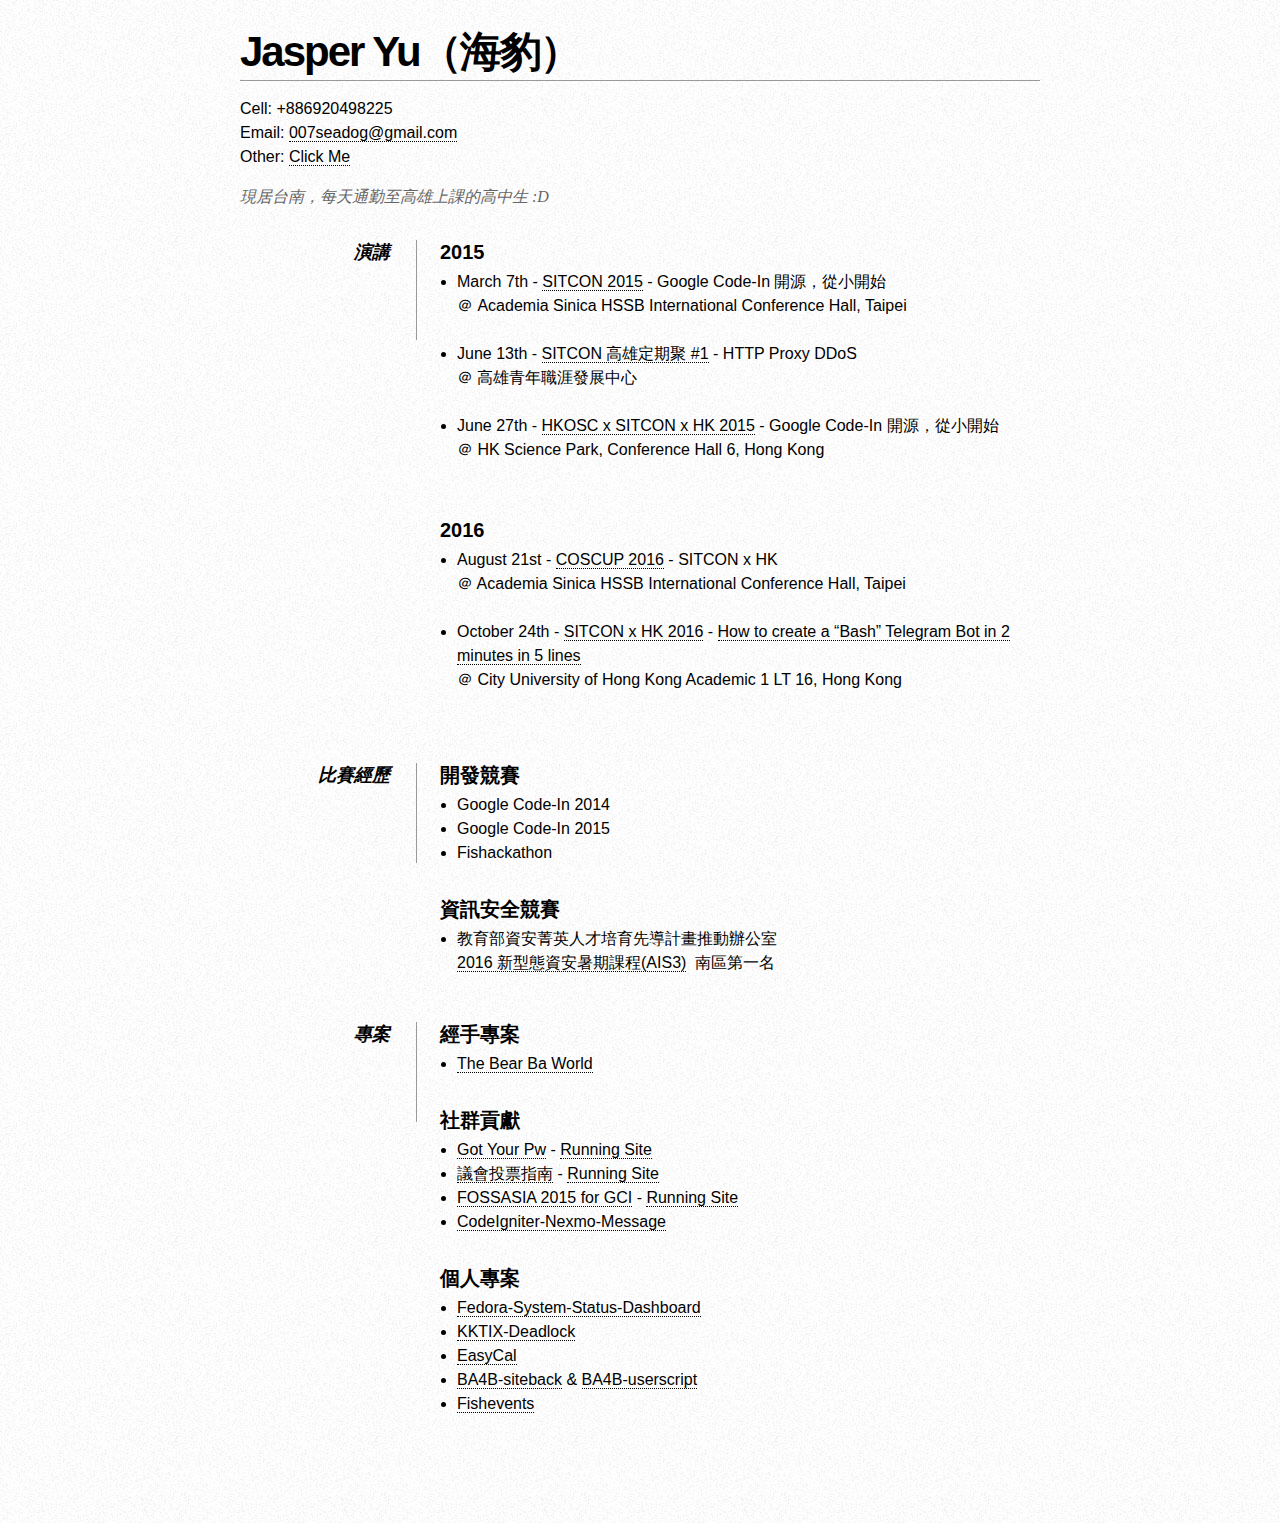
==== CV/index.html @ aa13d765 "Added one more presentation" ====
<!DOCTYPE html PUBLIC "-//W3C//DTD XHTML 1.0 Strict//EN"
"http://www.w3.org/TR/xhtml1/DTD/xhtml1-strict.dtd">

<html xmlns="http://www.w3.org/1999/xhtml" xml:lang="en" lang="en">

<head>
     <meta http-equiv="Content-Type" content="text/html; charset=utf-8"/>

     <title>Resume - Jasper Yu</title>

     <style type="text/css">
        * { margin: 0; padding: 0; }
        body { font: 16px Helvetica, Sans-Serif; line-height: 24px; background: url(images/noise.jpg); }
        .clear { clear: both; }
        #page-wrap { width: 800px; margin: 40px auto 60px; }
        #pic { float: right; margin: -30px 0 0 0; }
        h1 { margin: 0 0 16px 0; padding: 0 0 16px 0; font-size: 42px; font-weight: bold; letter-spacing: -2px; border-bottom: 1px solid #999; }
        h2 { font-size: 20px; margin: 0 0 6px 0; position: relative; }
        h2 span { position: absolute; bottom: 0; right: 0; font-style: italic; font-family: Georgia, Serif; font-size: 16px; color: #999; font-weight: normal; }
        p { margin: 0 0 16px 0; }
        a { color: #000; text-decoration: none; border-bottom: 1px dotted #000; }
        a:hover { border-bottom-style: solid; color: black; }
        ul { margin: 0 0 32px 17px; }
        #objective { width: 500px; float: left; }
        #objective p { font-family: Georgia, Serif; font-style: italic; color: #666; }
        dt { font-style: italic; font-weight: bold; font-size: 18px; text-align: right; padding: 0 26px 0 0; width: 150px; float: left; height: 100px; border-right: 1px solid #999;  }
        dd { width: 600px; float: right; }
        dd.clear { float: none; margin: 0; height: 15px; }
     </style>
	 <script>
	  (function(i,s,o,g,r,a,m){i['GoogleAnalyticsObject']=r;i[r]=i[r]||function(){
	  (i[r].q=i[r].q||[]).push(arguments)},i[r].l=1*new Date();a=s.createElement(o),
	  m=s.getElementsByTagName(o)[0];a.async=1;a.src=g;m.parentNode.insertBefore(a,m)
	  })(window,document,'script','https://www.google-analytics.com/analytics.js','ga');

	  ga('create', 'UA-61679085-3', 'auto');
	  ga('send', 'pageview');

	</script>
</head>

<body>

    <div id="page-wrap">

        <!--<img src="images/image.png" alt="Photo of Cthulu" id="pic" />-->

        <div id="contact-info" class="vcard">

            <!-- Microformats! -->

            <h1 class="fn">Jasper Yu（海豹）</h1>

            <p>
                Cell: <span class="tel">+886920498225</span><br />
                Email: <a class="email" href="mailto:007seadog@gmail.com">007seadog@gmail.com</a><br />
                Other: <a href="../">Click Me</a>
            </p>
        </div>

        <div id="objective">
            <p>
                現居台南，每天通勤至高雄上課的高中生 :D<br />
            </p>
        </div>

        <div class="clear"></div>

        <dl>
            <dd class="clear"></dd>

            <dt>演講</dt>
            <dd>
                <h2>2015</h2>
                <ul>
                    <li>March 7th - <a href="http://sitcon.org/2015">SITCON 2015</a> - Google Code-In 開源，從小開始<br />
                        ＠ Academia Sinica HSSB International Conference Hall, Taipei</li><br />
                    <li>June 13th - <a href="http://sitcon.kktix.cc/events/sitcon-kao-meetup-1">SITCON 高雄定期聚 #1</a> - HTTP Proxy DDoS<br />
                        ＠ 高雄青年職涯發展中心</li><br />
                    <li>June 27th - <a href="http://2015.opensource.hk">HKOSC x SITCON x HK 2015</a> - Google Code-In 開源，從小開始<br />
                        ＠ HK Science Park, Conference Hall 6, Hong Kong</li><br />
                </ul>
                <h2>2016</h2>
                <ul>
                    <li>August 21st - <a href="http://coscup.org/2016/">COSCUP 2016</a> - SITCON x HK<br />
                        ＠ Academia Sinica HSSB International Conference Hall, Taipei</li><br />
                    <li>October 24th - <a href="http://hk.sitcon.org/2016/">SITCON x HK 2016</a> - <a href="https://docs.google.com/presentation/d/16RBeJV9B4I5Vs3qbuWq96mSetWW2N1m7X36UiKfZsko">How to create a “Bash” Telegram Bot in 2 minutes in 5 lines</a><br />
                        ＠ City University of Hong Kong Academic 1 LT 16, Hong Kong</li><br />
                </ul>
            </dd>

            <dd class="clear"></dd>

            <dt>比賽經歷</dt>
            <dd>
                <h2>開發競賽</h2>
                <ul>
                    <li>Google Code-In 2014</li>
                    <li>Google Code-In 2015</li>
                    <li>Fishackathon</li>
                </ul>

                <h2>資訊安全競賽</h2>
                <ul>
                    <li>教育部資安菁英人才培育先導計畫推動辦公室<br /><a href="https://ais3.org/">2016 新型態資安暑期課程(AIS3)</a>  南區第一名</li>
                </ul>
            </dd>

            <dd class="clear"></dd>

            <dt>專案</dt>
            <dd>
                <h2>經手專案</h2>
                <ul>
                    <li><a href="https://github.com/seadog007/The-Bear-Ba-World">The Bear Ba World</a></li>
                </ul>

                <h2>社群貢獻</h2>
                <ul>
                    <li><a href="https://github.com/s3131212/gotyour.pw/">Got Your Pw</a> - <a href="https://gotyour.pw">Running Site</a></li>
                    <li><a href="https://github.com/g0v/councilor-voter-guide">議會投票指南</a> - <a href="https://councils.g0v.tw">Running Site</a></li>
                    <li><a href="https://github.com/fossasia/gci15.fossasia.org">FOSSASIA 2015 for GCI</a> - <a href="http://gci15.fossasia.org">Running Site</a></li>
                    <li><a href="https://github.com/appleboy/CodeIgniter-Nexmo-Message">CodeIgniter-Nexmo-Message</a></li>
                </ul>

                <h2>個人專案</h2>
                <ul>
                    <li><a href="https://github.com/seadog007/Fedora-System-Status-Dashboard">Fedora-System-Status-Dashboard</a></li>
                    <li><a href="https://github.com/seadog007/kktix-deadlock">KKTIX-Deadlock</a></li>
                    <li><a href="https://github.com/seadog007/EasyCal">EasyCal</a></li>
                    <li><a href="https://github.com/seadog007/ba4b-siteback">BA4B-siteback</a> & <a href="https://github.com/seadog007/ba4b-userscript">BA4B-userscript</a></li>
                    <li><a href="https://github.com/DigitalFishTW">Fishevents</a></li>
                </ul>
            </dd>

            <dd class="clear"></dd>
        </dl>

        <div class="clear"></div>

    </div>

</body>

</html>
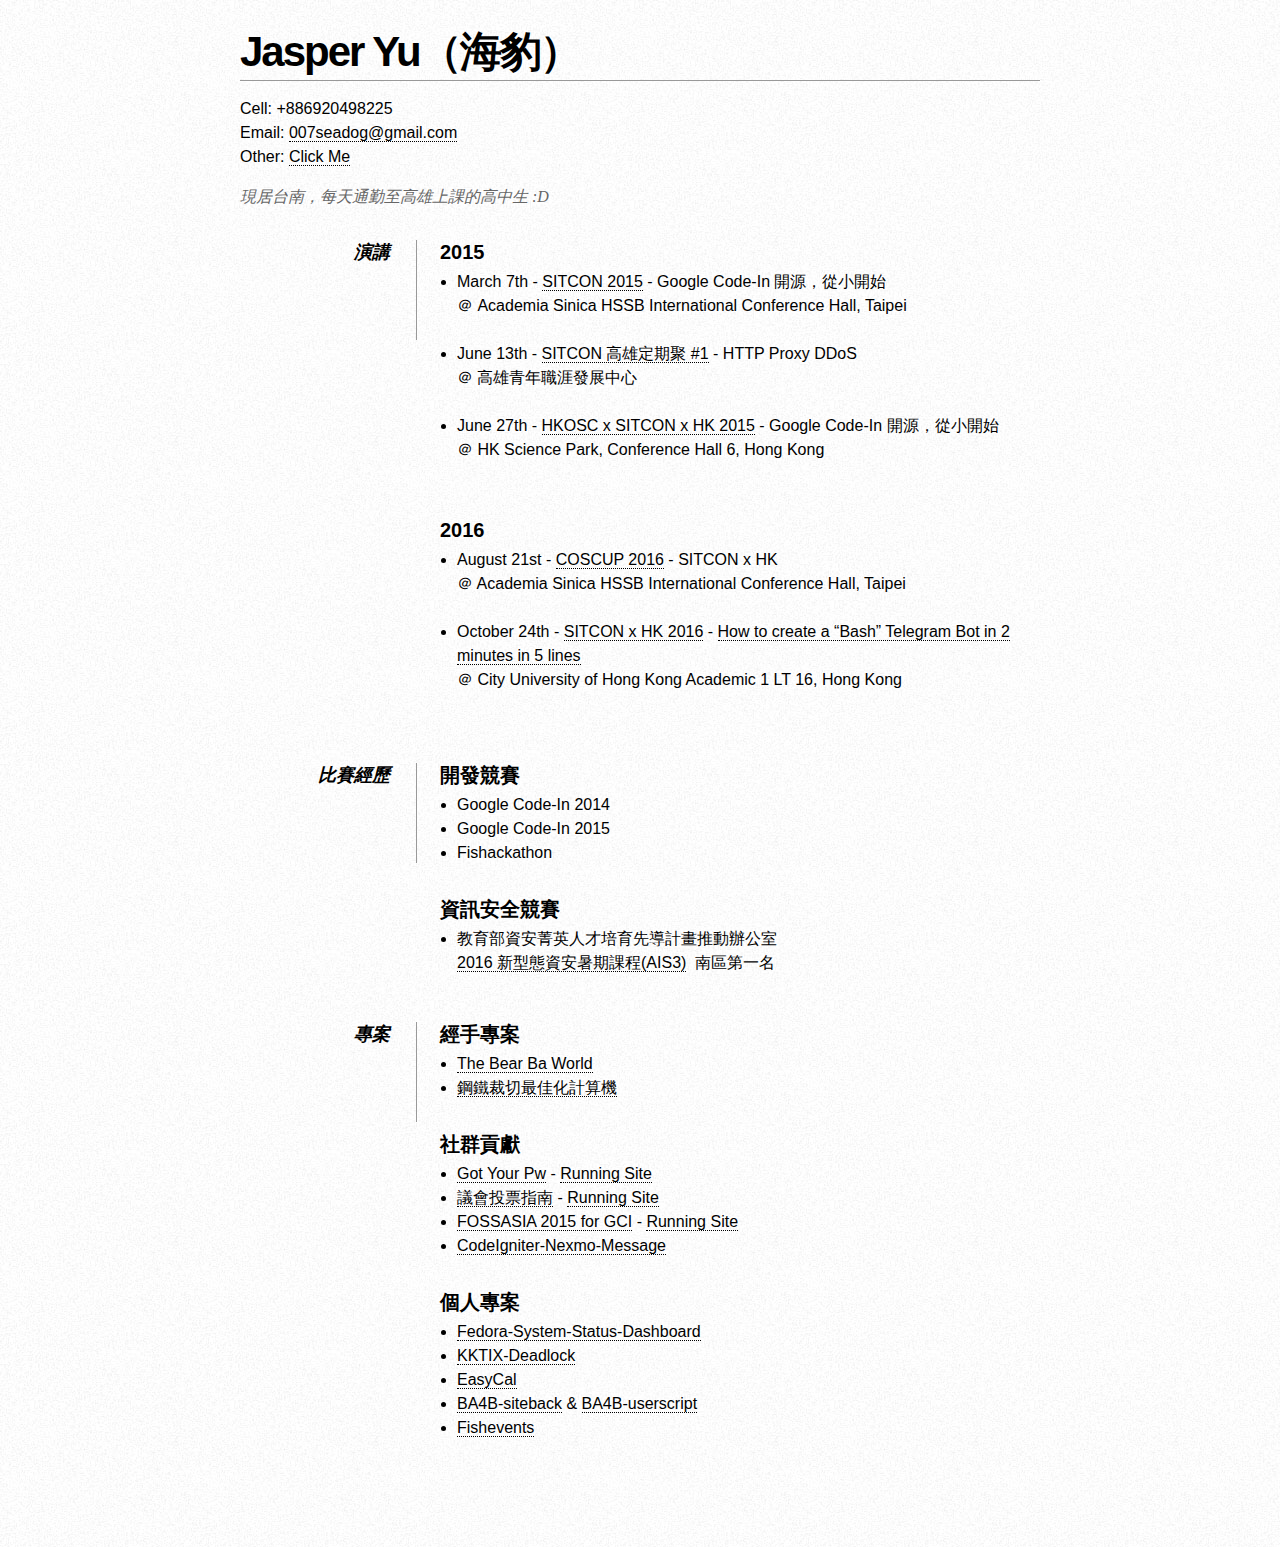
==== commit f720d377: "Added a case" ====
--- a/CV/index.html
+++ b/CV/index.html
@@ -113,6 +113,7 @@
                 <h2>經手專案</h2>
                 <ul>
                     <li><a href="https://github.com/seadog007/The-Bear-Ba-World">The Bear Ba World</a></li>
+                    <li><a href="https://github.com/seadog007/Steel-Profit-Maximizing">鋼鐵裁切最佳化計算機</a></li>
                 </ul>
 
                 <h2>社群貢獻</h2>
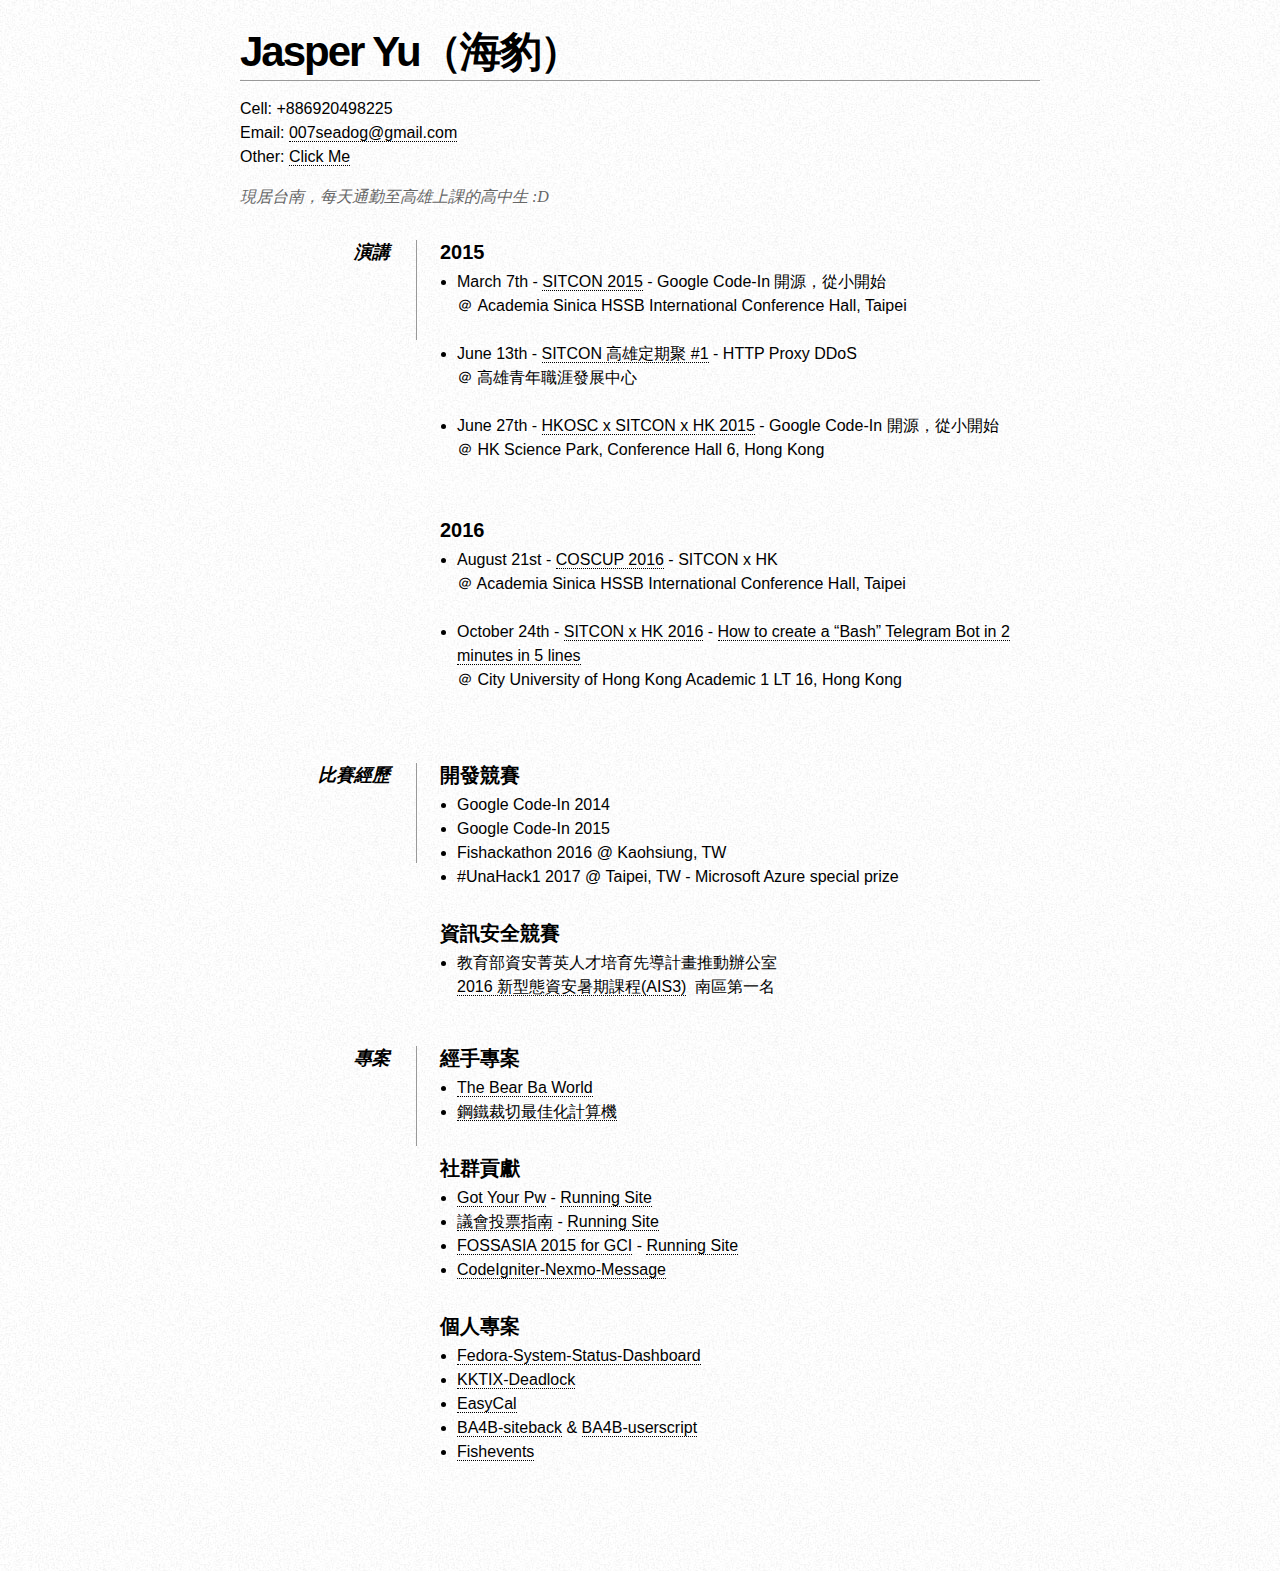
==== commit 61ea247c: "Added #UnaHack1 and the location of Fishackathon" ====
--- a/CV/index.html
+++ b/CV/index.html
@@ -97,7 +97,8 @@
                 <ul>
                     <li>Google Code-In 2014</li>
                     <li>Google Code-In 2015</li>
-                    <li>Fishackathon</li>
+                    <li>Fishackathon 2016 @ Kaohsiung, TW</li>
+                    <li>#UnaHack1 2017 @ Taipei, TW - Microsoft Azure special prize</li>
                 </ul>
 
                 <h2>資訊安全競賽</h2>
@@ -118,7 +119,7 @@
 
                 <h2>社群貢獻</h2>
                 <ul>
-                    <li><a href="https://github.com/s3131212/gotyour.pw/">Got Your Pw</a> - <a href="https://gotyour.pw">Running Site</a></li>
+                    <li><a href="https://github.com/s3131212/gotyour.pw">Got Your Pw</a> - <a href="https://gotyour.pw">Running Site</a></li>
                     <li><a href="https://github.com/g0v/councilor-voter-guide">議會投票指南</a> - <a href="https://councils.g0v.tw">Running Site</a></li>
                     <li><a href="https://github.com/fossasia/gci15.fossasia.org">FOSSASIA 2015 for GCI</a> - <a href="http://gci15.fossasia.org">Running Site</a></li>
                     <li><a href="https://github.com/appleboy/CodeIgniter-Nexmo-Message">CodeIgniter-Nexmo-Message</a></li>
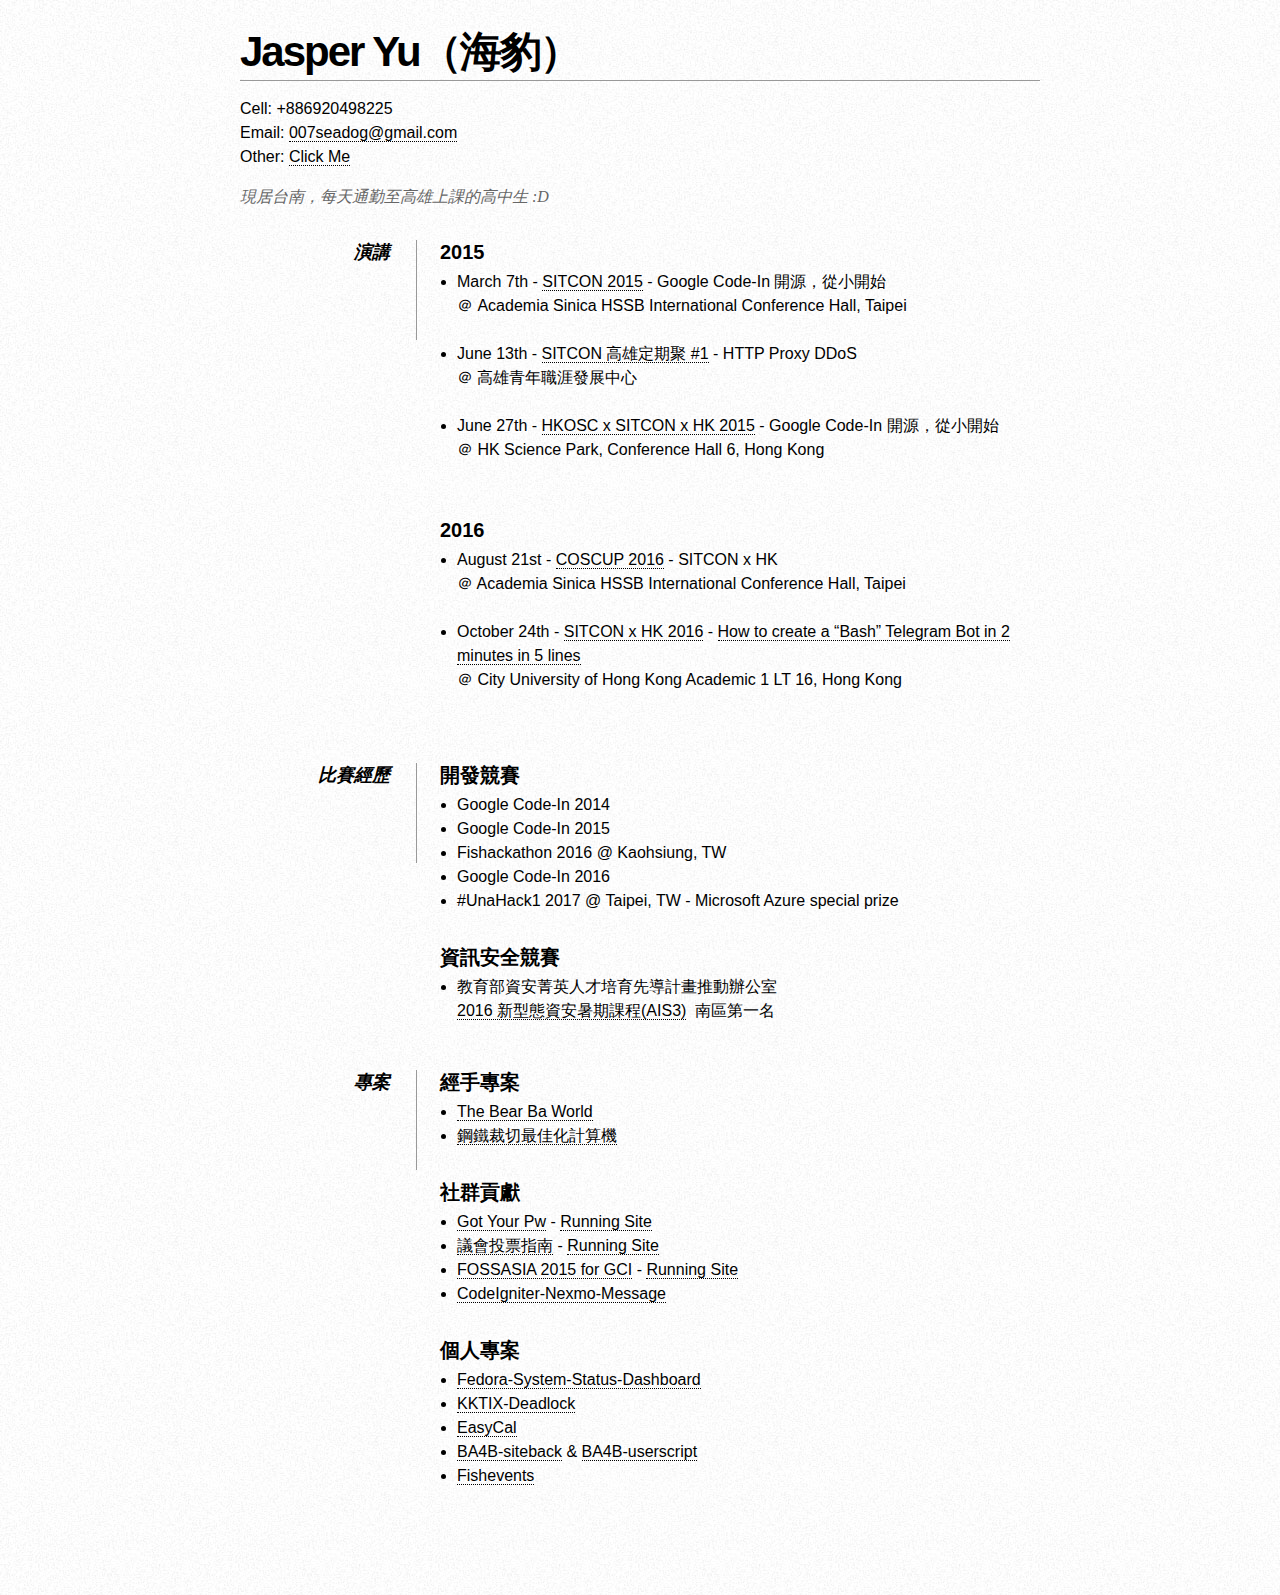
==== commit f143fde2: "Added GCI 2016" ====
--- a/CV/index.html
+++ b/CV/index.html
@@ -98,6 +98,7 @@
                     <li>Google Code-In 2014</li>
                     <li>Google Code-In 2015</li>
                     <li>Fishackathon 2016 @ Kaohsiung, TW</li>
+                    <li>Google Code-In 2016</li>
                     <li>#UnaHack1 2017 @ Taipei, TW - Microsoft Azure special prize</li>
                 </ul>
 
@@ -141,7 +142,7 @@
         <div class="clear"></div>
 
     </div>
-
+        
 </body>
 
 </html>
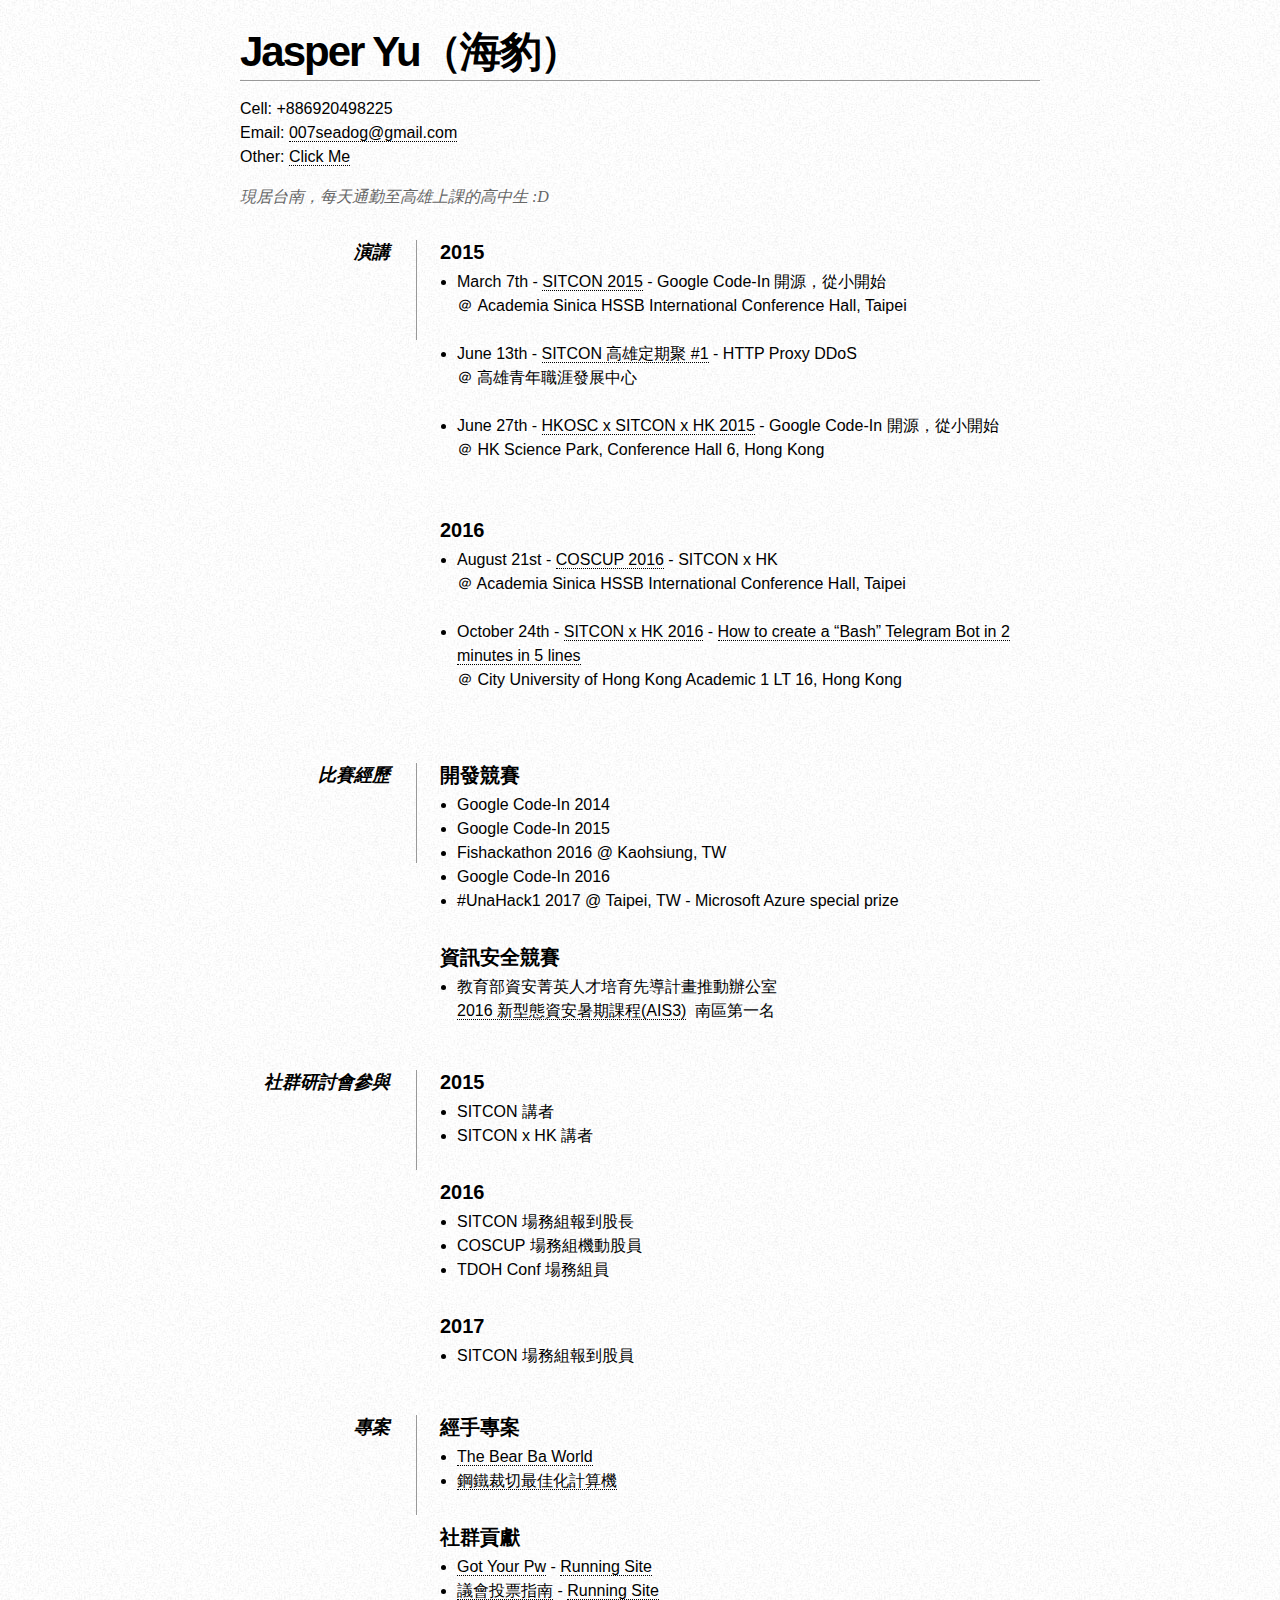
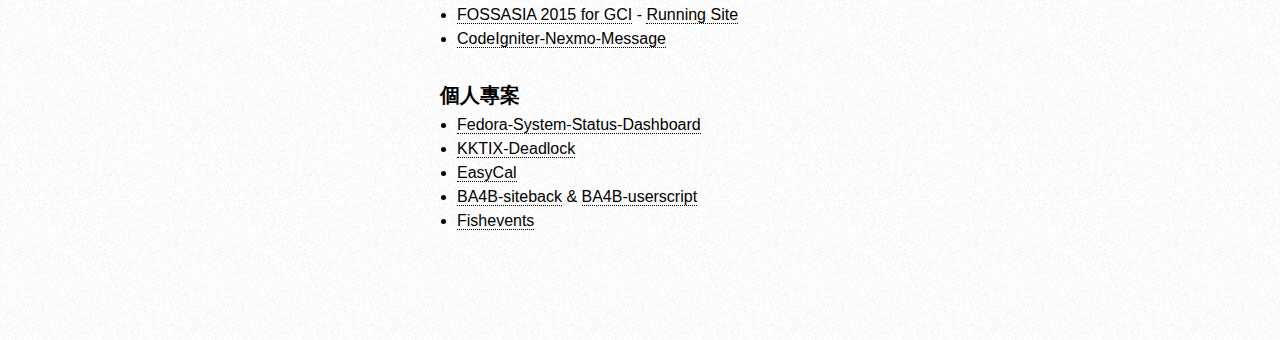
==== commit bc5e5283: "Added Conf section" ====
--- a/CV/index.html
+++ b/CV/index.html
@@ -42,15 +42,8 @@
 <body>
 
     <div id="page-wrap">
-
-        <!--<img src="images/image.png" alt="Photo of Cthulu" id="pic" />-->
-
         <div id="contact-info" class="vcard">
-
-            <!-- Microformats! -->
-
             <h1 class="fn">Jasper Yu（海豹）</h1>
-
             <p>
                 Cell: <span class="tel">+886920498225</span><br />
                 Email: <a class="email" href="mailto:007seadog@gmail.com">007seadog@gmail.com</a><br />
@@ -63,7 +56,6 @@
                 現居台南，每天通勤至高雄上課的高中生 :D<br />
             </p>
         </div>
-
         <div class="clear"></div>
 
         <dl>
@@ -88,7 +80,6 @@
                         ＠ City University of Hong Kong Academic 1 LT 16, Hong Kong</li><br />
                 </ul>
             </dd>
-
             <dd class="clear"></dd>
 
             <dt>比賽經歷</dt>
@@ -107,7 +98,28 @@
                     <li>教育部資安菁英人才培育先導計畫推動辦公室<br /><a href="https://ais3.org/">2016 新型態資安暑期課程(AIS3)</a>  南區第一名</li>
                 </ul>
             </dd>
+            <dd class="clear"></dd>
 
+            <dt>社群研討會參與</dt>
+            <dd>
+                <h2>2015</h2>
+                <ul>
+                    <li>SITCON 講者</li>
+                    <li>SITCON x HK 講者</li>
+                </ul>
+
+                <h2>2016</h2>
+                <ul>
+                    <li>SITCON 場務組報到股長</li>
+                    <li>COSCUP 場務組機動股員</li>
+                    <li>TDOH Conf 場務組員</li>
+                </ul>
+
+                <h2>2017</h2>
+                <ul>
+                    <li>SITCON 場務組報到股員</li>
+                </ul>
+            </dd>
             <dd class="clear"></dd>
 
             <dt>專案</dt>
@@ -135,10 +147,8 @@
                     <li><a href="https://github.com/DigitalFishTW">Fishevents</a></li>
                 </ul>
             </dd>
-
             <dd class="clear"></dd>
         </dl>
-
         <div class="clear"></div>
 
     </div>
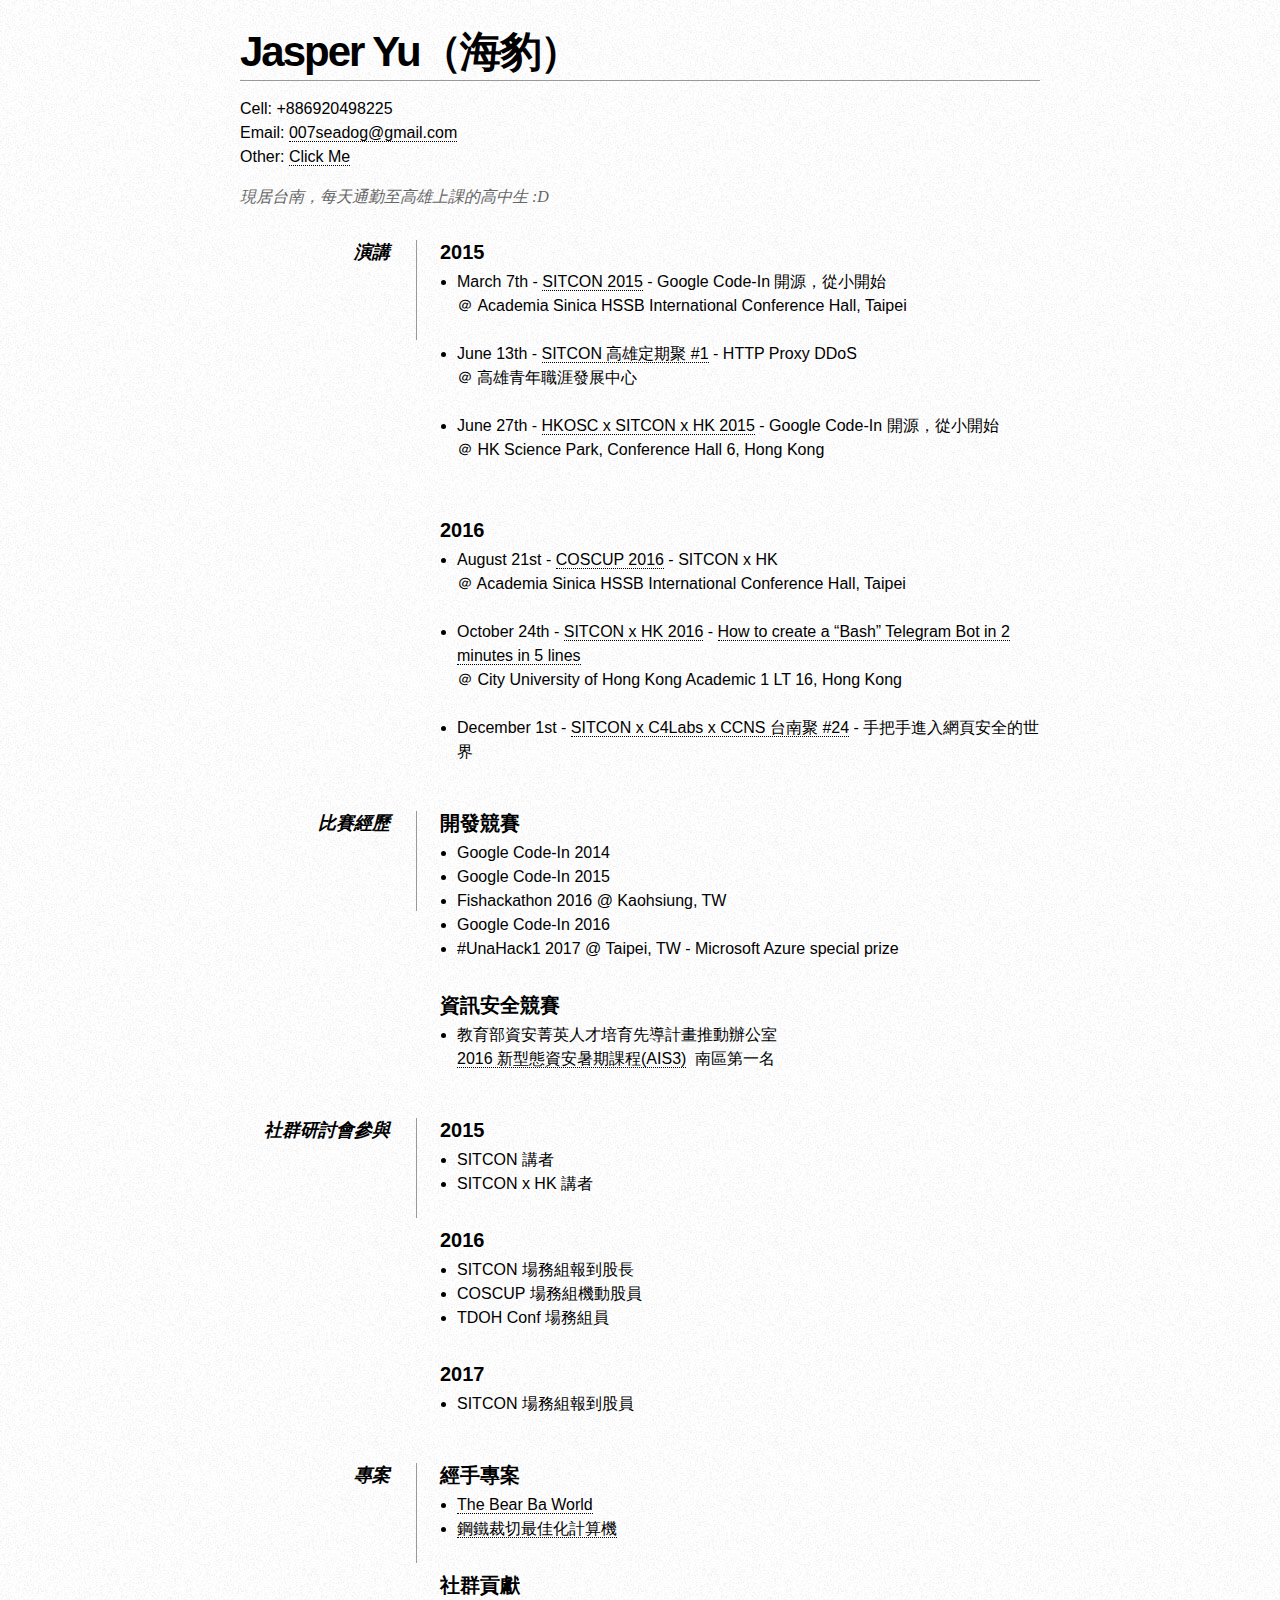
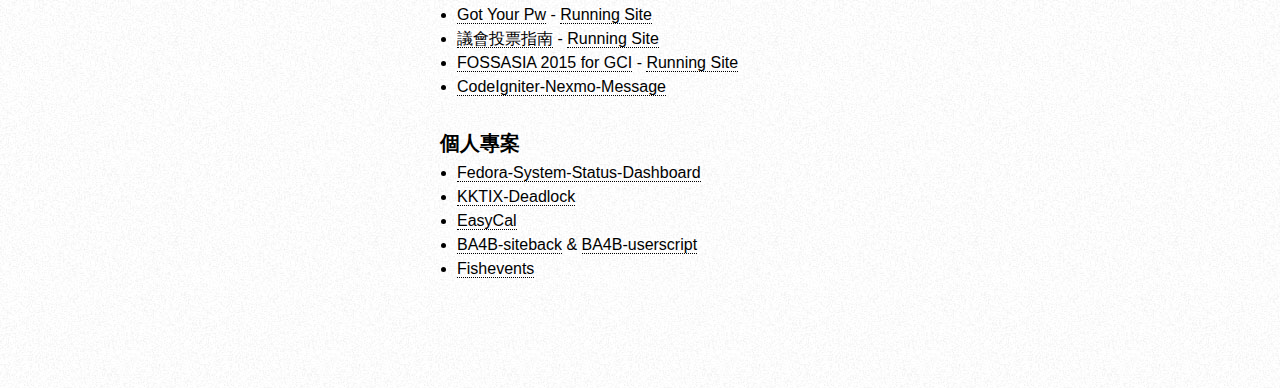
==== commit ff88cc2a: "Added one presetation" ====
--- a/CV/index.html
+++ b/CV/index.html
@@ -78,6 +78,7 @@
                         ＠ Academia Sinica HSSB International Conference Hall, Taipei</li><br />
                     <li>October 24th - <a href="http://hk.sitcon.org/2016/">SITCON x HK 2016</a> - <a href="https://docs.google.com/presentation/d/16RBeJV9B4I5Vs3qbuWq96mSetWW2N1m7X36UiKfZsko">How to create a “Bash” Telegram Bot in 2 minutes in 5 lines</a><br />
                         ＠ City University of Hong Kong Academic 1 LT 16, Hong Kong</li><br />
+                    <li>December 1st - <a href="http://sitcon.kktix.cc/events/taiwan-24">SITCON x C4Labs x CCNS 台南聚 #24</a> - 手把手進入網頁安全的世界</li>
                 </ul>
             </dd>
             <dd class="clear"></dd>
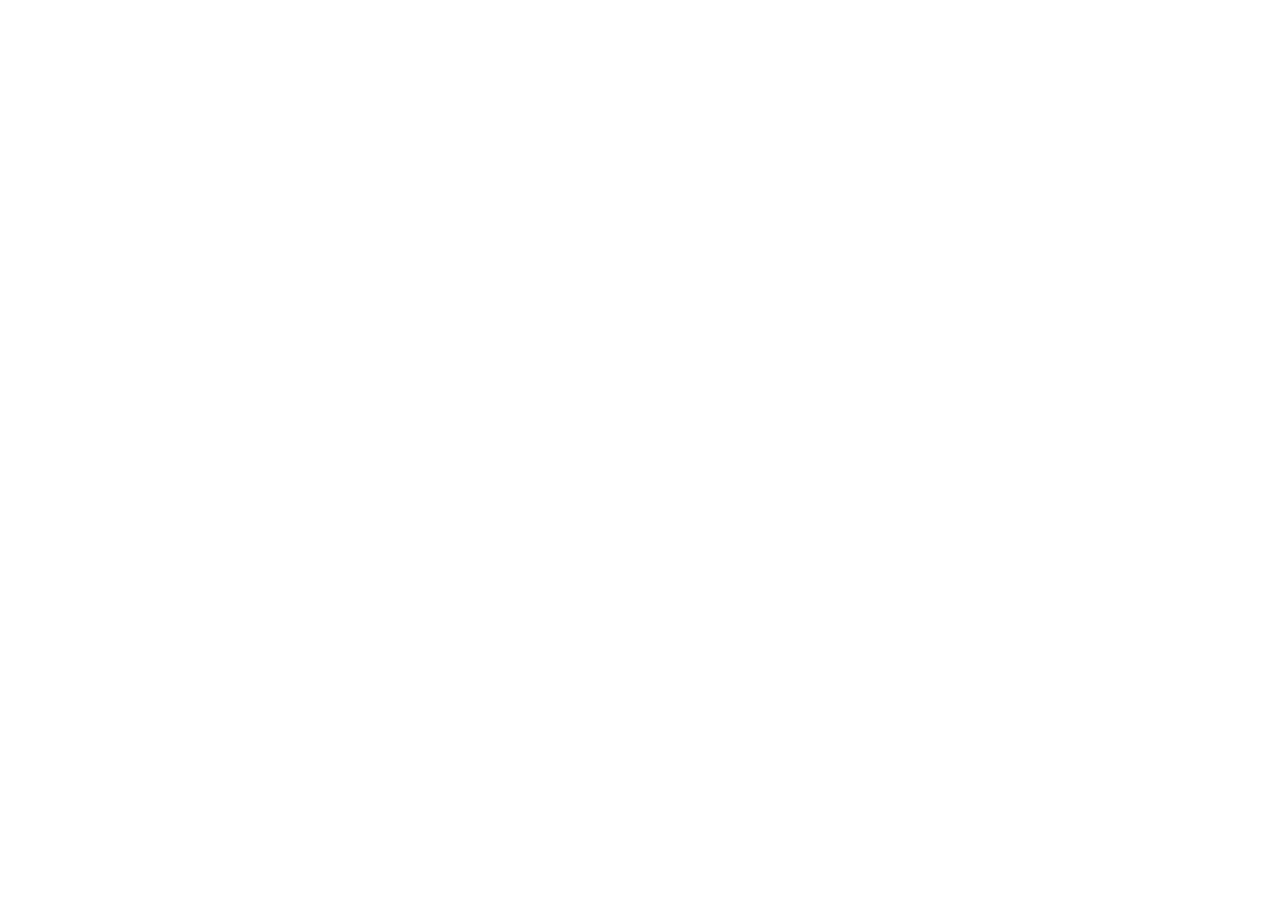
==== commit 5915be09: "Moved CV to About-me-CV" ====
--- a/CV/index.html
+++ b/CV/index.html
@@ -5,155 +5,12 @@
 
 <head>
      <meta http-equiv="Content-Type" content="text/html; charset=utf-8"/>
-
+	 <meta http-equiv="refresh" content="0; url=https://seadog007.work/" />
      <title>Resume - Jasper Yu</title>
-
-     <style type="text/css">
-        * { margin: 0; padding: 0; }
-        body { font: 16px Helvetica, Sans-Serif; line-height: 24px; background: url(images/noise.jpg); }
-        .clear { clear: both; }
-        #page-wrap { width: 800px; margin: 40px auto 60px; }
-        #pic { float: right; margin: -30px 0 0 0; }
-        h1 { margin: 0 0 16px 0; padding: 0 0 16px 0; font-size: 42px; font-weight: bold; letter-spacing: -2px; border-bottom: 1px solid #999; }
-        h2 { font-size: 20px; margin: 0 0 6px 0; position: relative; }
-        h2 span { position: absolute; bottom: 0; right: 0; font-style: italic; font-family: Georgia, Serif; font-size: 16px; color: #999; font-weight: normal; }
-        p { margin: 0 0 16px 0; }
-        a { color: #000; text-decoration: none; border-bottom: 1px dotted #000; }
-        a:hover { border-bottom-style: solid; color: black; }
-        ul { margin: 0 0 32px 17px; }
-        #objective { width: 500px; float: left; }
-        #objective p { font-family: Georgia, Serif; font-style: italic; color: #666; }
-        dt { font-style: italic; font-weight: bold; font-size: 18px; text-align: right; padding: 0 26px 0 0; width: 150px; float: left; height: 100px; border-right: 1px solid #999;  }
-        dd { width: 600px; float: right; }
-        dd.clear { float: none; margin: 0; height: 15px; }
-     </style>
-	 <script>
-	  (function(i,s,o,g,r,a,m){i['GoogleAnalyticsObject']=r;i[r]=i[r]||function(){
-	  (i[r].q=i[r].q||[]).push(arguments)},i[r].l=1*new Date();a=s.createElement(o),
-	  m=s.getElementsByTagName(o)[0];a.async=1;a.src=g;m.parentNode.insertBefore(a,m)
-	  })(window,document,'script','https://www.google-analytics.com/analytics.js','ga');
-
-	  ga('create', 'UA-61679085-3', 'auto');
-	  ga('send', 'pageview');
-
-	</script>
 </head>
 
 <body>
-
-    <div id="page-wrap">
-        <div id="contact-info" class="vcard">
-            <h1 class="fn">Jasper Yu（海豹）</h1>
-            <p>
-                Cell: <span class="tel">+886920498225</span><br />
-                Email: <a class="email" href="mailto:007seadog@gmail.com">007seadog@gmail.com</a><br />
-                Other: <a href="../">Click Me</a>
-            </p>
-        </div>
-
-        <div id="objective">
-            <p>
-                現居台南，每天通勤至高雄上課的高中生 :D<br />
-            </p>
-        </div>
-        <div class="clear"></div>
-
-        <dl>
-            <dd class="clear"></dd>
-
-            <dt>演講</dt>
-            <dd>
-                <h2>2015</h2>
-                <ul>
-                    <li>March 7th - <a href="http://sitcon.org/2015">SITCON 2015</a> - Google Code-In 開源，從小開始<br />
-                        ＠ Academia Sinica HSSB International Conference Hall, Taipei</li><br />
-                    <li>June 13th - <a href="http://sitcon.kktix.cc/events/sitcon-kao-meetup-1">SITCON 高雄定期聚 #1</a> - HTTP Proxy DDoS<br />
-                        ＠ 高雄青年職涯發展中心</li><br />
-                    <li>June 27th - <a href="http://2015.opensource.hk">HKOSC x SITCON x HK 2015</a> - Google Code-In 開源，從小開始<br />
-                        ＠ HK Science Park, Conference Hall 6, Hong Kong</li><br />
-                </ul>
-                <h2>2016</h2>
-                <ul>
-                    <li>August 21st - <a href="http://coscup.org/2016/">COSCUP 2016</a> - SITCON x HK<br />
-                        ＠ Academia Sinica HSSB International Conference Hall, Taipei</li><br />
-                    <li>October 24th - <a href="http://hk.sitcon.org/2016/">SITCON x HK 2016</a> - <a href="https://docs.google.com/presentation/d/16RBeJV9B4I5Vs3qbuWq96mSetWW2N1m7X36UiKfZsko">How to create a “Bash” Telegram Bot in 2 minutes in 5 lines</a><br />
-                        ＠ City University of Hong Kong Academic 1 LT 16, Hong Kong</li><br />
-                    <li>December 1st - <a href="http://sitcon.kktix.cc/events/taiwan-24">SITCON x C4Labs x CCNS 台南聚 #24</a> - 手把手進入網頁安全的世界</li>
-                </ul>
-            </dd>
-            <dd class="clear"></dd>
-
-            <dt>比賽經歷</dt>
-            <dd>
-                <h2>開發競賽</h2>
-                <ul>
-                    <li>Google Code-In 2014</li>
-                    <li>Google Code-In 2015</li>
-                    <li>Fishackathon 2016 @ Kaohsiung, TW</li>
-                    <li>Google Code-In 2016</li>
-                    <li>#UnaHack1 2017 @ Taipei, TW - Microsoft Azure special prize</li>
-                </ul>
-
-                <h2>資訊安全競賽</h2>
-                <ul>
-                    <li>教育部資安菁英人才培育先導計畫推動辦公室<br /><a href="https://ais3.org/">2016 新型態資安暑期課程(AIS3)</a>  南區第一名</li>
-                </ul>
-            </dd>
-            <dd class="clear"></dd>
-
-            <dt>社群研討會參與</dt>
-            <dd>
-                <h2>2015</h2>
-                <ul>
-                    <li>SITCON 講者</li>
-                    <li>SITCON x HK 講者</li>
-                </ul>
-
-                <h2>2016</h2>
-                <ul>
-                    <li>SITCON 場務組報到股長</li>
-                    <li>COSCUP 場務組機動股員</li>
-                    <li>TDOH Conf 場務組員</li>
-                </ul>
-
-                <h2>2017</h2>
-                <ul>
-                    <li>SITCON 場務組報到股員</li>
-                </ul>
-            </dd>
-            <dd class="clear"></dd>
-
-            <dt>專案</dt>
-            <dd>
-                <h2>經手專案</h2>
-                <ul>
-                    <li><a href="https://github.com/seadog007/The-Bear-Ba-World">The Bear Ba World</a></li>
-                    <li><a href="https://github.com/seadog007/Steel-Profit-Maximizing">鋼鐵裁切最佳化計算機</a></li>
-                </ul>
-
-                <h2>社群貢獻</h2>
-                <ul>
-                    <li><a href="https://github.com/s3131212/gotyour.pw">Got Your Pw</a> - <a href="https://gotyour.pw">Running Site</a></li>
-                    <li><a href="https://github.com/g0v/councilor-voter-guide">議會投票指南</a> - <a href="https://councils.g0v.tw">Running Site</a></li>
-                    <li><a href="https://github.com/fossasia/gci15.fossasia.org">FOSSASIA 2015 for GCI</a> - <a href="http://gci15.fossasia.org">Running Site</a></li>
-                    <li><a href="https://github.com/appleboy/CodeIgniter-Nexmo-Message">CodeIgniter-Nexmo-Message</a></li>
-                </ul>
-
-                <h2>個人專案</h2>
-                <ul>
-                    <li><a href="https://github.com/seadog007/Fedora-System-Status-Dashboard">Fedora-System-Status-Dashboard</a></li>
-                    <li><a href="https://github.com/seadog007/kktix-deadlock">KKTIX-Deadlock</a></li>
-                    <li><a href="https://github.com/seadog007/EasyCal">EasyCal</a></li>
-                    <li><a href="https://github.com/seadog007/ba4b-siteback">BA4B-siteback</a> & <a href="https://github.com/seadog007/ba4b-userscript">BA4B-userscript</a></li>
-                    <li><a href="https://github.com/DigitalFishTW">Fishevents</a></li>
-                </ul>
-            </dd>
-            <dd class="clear"></dd>
-        </dl>
-        <div class="clear"></div>
-
-    </div>
-        
+	<p><a href="https://seadog007.work">Redirect</a></p>
 </body>
 
 </html>
